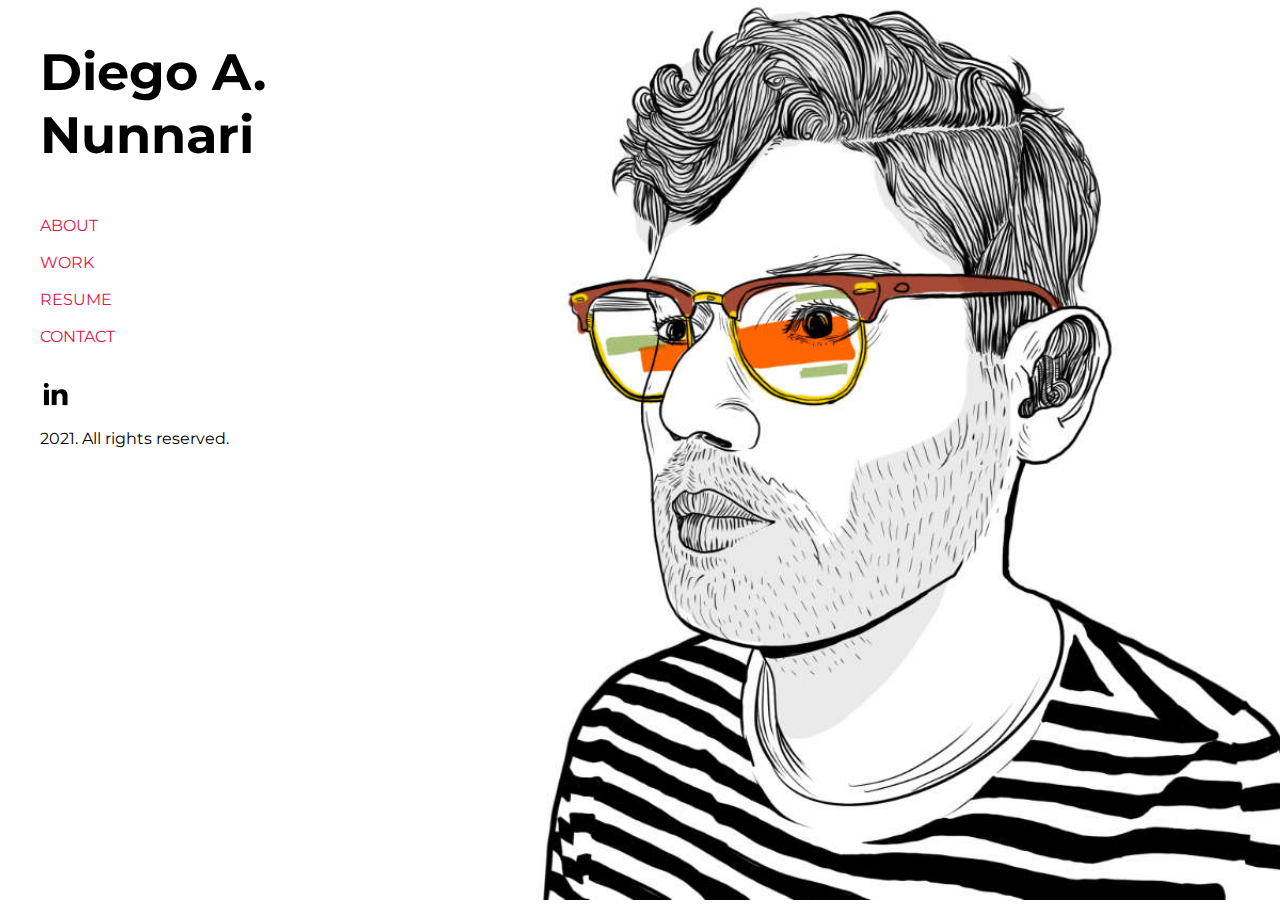
==== index.html @ 550d49e9 "First" ====
<!DOCTYPE html>
<html lang="en">
<head>
  <title>Diego A. Nunnari | Visual Designer</title>
  <meta charset="UTF-8">
  <meta name="description" content="Graphic Designer">
  <meta name="keywords" content="Design, Graphic, Animation, Computer Science, Branding, Designer">
  <meta name="author" content="Diego A. Nunnari">
  <meta name="viewport" content="width=device-width, initial-scale=1.0">
  <link href="https://fonts.googleapis.com/css?family=Montserrat:400,700&display=swap" rel="stylesheet">
  <link rel="stylesheet" href="style.css">
</head>

<!-- body-->
<body>
<div id="content-wrap">
  <div id="content">
    <h1><a href="https://nunnari.me/index.html">Diego A.<br id="space"> Nunnari</a></h1>
  <div id="container-typed">
    <div id="typed-strings">
    </div>
    <span id="typed"></span>
  </div>
    <noscript>
      <p>Graphic Designer <br>Born in Costa Rica</p>
    </noscript>

    <!-- main nav -->
    <nav id="main_nav">
      <a href="https://nunnari.me/about.html">ABOUT</a>
      <a href="https://www.behance.net/diegonunnari">WORK</a>
      <a href="https://nunnari.me/CV_DiegoAlpizarNunnari.pdf">RESUME</a>
      <a href="https://nunnari.me/contact.html">CONTACT</a>
    </nav>

    <!-- footer -->
    <footer>
      <a href="https://www.linkedin.com/in/nunnari/"><img id="linkedinicon" style="width: 30px;height: auto;" src="linkedin-fill.png"></a>
      <p id="copyright">2021. All rights reserved.</p>
    </footer>
  </div>
</div>

<!-- photo -->
<img id="mainphoto" src="home-illust-nunnari.jpg" alt="Black and white illustration of Diego">

</body>
<script src="https://nunnari.me/typed.js"></script>
<script src="https://nunnari.me/effect.js"></script>
</html>
---- style.css ----
html {
    font-family: 'Montserrat', sans-serif;
  }
  body {
    background-color: #ffffff;
    color: black;
    padding: 0;
    margin: 0;
  }

  * {
    box-sizing: border-box;
  }

  h1 {
      font-weight: 700; font-size: 3.2em;
      margin-bottom: 5px;
      margin-top:0px;
  }

  h1 a {
    color: black;
    text-decoration:none;
  }

  h1 a:hover{
    text-decoration:underline;
    color:black;
  }
  h2 {
    font-size: 2em;
    font-weight: 300;
    padding-bottom:10px;
  }

  p {
      font-weight: 400; font-size: 1em;
  }

  .container a {
     color: #E51546;
     text-decoration-line: none;
  }

  .container p {
    line-height:2em;
  }

  #container-typed {
    display: block;
    padding-bottom: 30px;
  }

  noscript {
    font-weight: 400; font-size: 2em;
  }
  .typed-cursor {
    font-weight: 400; font-size: 2em;

  }

  #typed  {
      font-weight: 400; font-size: 25px;
      margin-bottom: 30px;

  }

  #main_nav {
    display: inline-flex;
    flex-direction: column;
  }


  #main_nav a {
    padding-top: 15px;
    font-weight: 400; font-size: 1em;
    color: #E51546;
    transition: color 0.8s;
    text-decoration-line: none;
    padding-bottom: 3px;
  }

  #main_nav a:hover {
      color: #AD1035;
  }

  #content-wrap {
    float: left;
    width: 40%;
    max-height: 100vh;
    overflow: auto;
  }

  #content {
    padding: 40px;
  }

  .container {
    float:left;
    padding: 20px 5%;
    overflow:auto;
    width: 60%;
    height:100vh;
    border-radius: 5px;
    background-color: #f5f5f5;
  }
  #mainphoto {
      height:100vh;
      width: 60%;
      overflow: hidden;
      object-fit: cover;
      object-position: 0% 50%;
  }


  .btn-common {
    padding:10px;
    border-radius: 5px;
    background-color:#fff;
    border-color: #191919;
    width: 100px;
  }

  .btn-common:hover
  {
    color: #fff;
    background-color:#191919;
  }


 textarea {
    display:inline;
    font-family: 'Montserrat';
    font-size: 0.8em;
    width:100%;
    padding: 12px;
    border: 1px solid #ccc;
    border-radius: 4px;
    box-sizing: border-box;
    margin-top: 6px;
    margin-bottom: 16px;
    resize: none;
  }

.input-half {
  box-sizing: border-box;
  position: relative;
  font-size: 0.8em;
  padding: 12px;
  width:100%;
  border: 1px solid #ccc;
  border-radius: 4px;
  margin-top: 6px;
  margin-bottom: 16px;
}

/* Resume */
.line {
   font-family: 'Montserrat';
   font-size: 1em;
   width:100%;
   padding-bottom: 12px;
   border-bottom: 1px solid #ccc;
   box-sizing: border-box;
   margin-top: 6px;
   margin-bottom: 16px;
   resize: none;
 }

.accordion {
  border:none;
  background-color:none;
  color: #555;
  cursor: pointer;
  padding-bottom: 18px;
  width: 100%;
  text-align: left;
  outline: none;
  font-size: 15px;
  transition: 0.4s;
}

.accordion span {
  text-transform: uppercase;
  color: white;
  background-color:green;
  border-radius: 4px;
  font-size: 12px;
  margin: 0 10px 0 10px;
  padding: 4px 4px 4px 4px;
}

.active, .accordion:hover {
  color: black;
}

.panel {
  padding: 10px;
  margin: 0 0 12px 0;
  background-color: lightgray;
  border-radius: 4px;
  display: none;
  overflow: hidden;
}
.panel p {
  margin: 0px;
}

.accordion:after {
  color: #E51546;
  content: '\02795'; /* Unicode character for "plus" sign (+) */

  float: right;
  margin-left: 5px;
}

.active:after {
  content: "\2796"; /* Unicode character for "minus" sign (-) */
}

/* Menú acordión */
#menu-hamburguer {
  display:none;
}

.overlay {
  height: 100%;
  width: 0;
  position: fixed;
  z-index: 1;
  top: 0;
  left: 0;
  background-color: rgb(0,0,0);
  background-color: rgba(0,0,0, 0.9);
  overflow-x: hidden;
  /* transition: 0.5s; */
}

.overlay-content {
  position: relative;
  top: 25%;
  width: 100%;
  text-align: center;
  margin-top: 30px;
}

.overlay a {
  padding: 15px;
  text-decoration: none;
  font-size: 2em;
  color: #E51546;
  display: block;
  /* transition: 0.3s; */
}

.overlay a:hover, .overlay a:focus {
  color: #f1f1f1;
}

.overlay .closebtn {
  position: absolute;
  top: 20px;
  right: 45px;
  font-size: 4em;
}

  footer {
    padding-top: 30px;
  }
  footer svg {
    padding-bottom:30px;
    flex-direction: row;
  }

  @media screen and (max-width: 900px) {
      img {
      object-fit: cover;
      object-position: 0% 50%;
      }
  }

  @media screen and (max-width: 728px) {
    body {
      font-size: .9em;
    }

    h1 {
        font-weight: 700; font-size: 2.4em;
        margin-bottom: 5px;
        margin-top:0px;
    }

    #space {
      display:none;
    }
    #content {
      padding: 30px;
    }

    #main_nav {
      display: none;
      padding-top: 15px;
      flex-direction: row;
    }

    #content-wrap {
      float: left;
      width: 100%;
      height: 200px;
    }

    .container {
      width: 100%;
      height: auto;
      border-radius: 5px;
      background-color: #f5f5f5;
      padding-top:20px;
      padding-left: 30px;
      padding-right: 60px;
      overflow:visible;
    }

    #mainphoto {
      position: fixed;
      bottom: 0;
      left:0;
      width:auto;
      height: 65%;
      object-position: 5px 40px;
    }

    p#copyright {
      display: none;
      font-size: 4em;
    }
    #menu-hamburguer {
      display: block;
      font-size:3em;
      position:absolute;
      top:20px;
      right:30px;
      cursor:pointer;
      color: #E51546;
    }

    footer {
      padding-top:0px;
    }

  }
  @media screen and (max-width: 340px) {
    body {
      font-size: .8em;
    }
    #main_nav {
      padding-top: 15px;
    }
    p#copyright {
      display: none;
      font-size: 4em;
    }

}
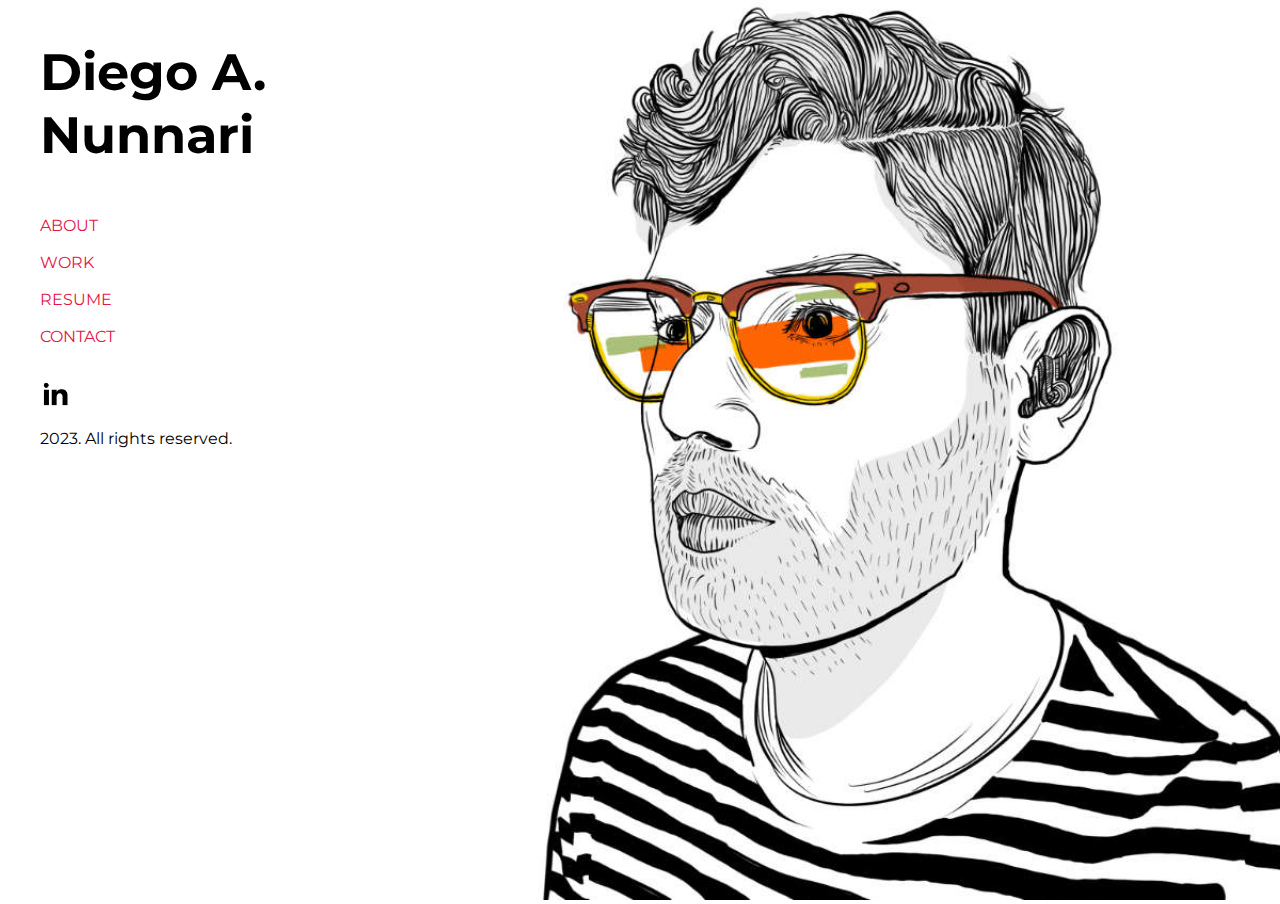
==== commit dc0e9170: "Update to 2023" ====
--- a/index.html
+++ b/index.html
@@ -1,10 +1,10 @@
 <!DOCTYPE html>
 <html lang="en">
 <head>
-  <title>Diego A. Nunnari | Visual Designer</title>
+  <title>Diego A. Nunnari | UX Designer</title>
   <meta charset="UTF-8">
-  <meta name="description" content="Graphic Designer">
-  <meta name="keywords" content="Design, Graphic, Animation, Computer Science, Branding, Designer">
+  <meta name="description" content="UX Designer">
+  <meta name="keywords" content="Design, Graphic, UX, Animation, Computer Science, Branding, Designer">
   <meta name="author" content="Diego A. Nunnari">
   <meta name="viewport" content="width=device-width, initial-scale=1.0">
   <link href="https://fonts.googleapis.com/css?family=Montserrat:400,700&display=swap" rel="stylesheet">
@@ -36,7 +36,7 @@
     <!-- footer -->
     <footer>
       <a href="https://www.linkedin.com/in/nunnari/"><img id="linkedinicon" style="width: 30px;height: auto;" src="linkedin-fill.png"></a>
-      <p id="copyright">2021. All rights reserved.</p>
+      <br><p id="copyright">2023. All rights reserved.</p>
     </footer>
   </div>
 </div>
